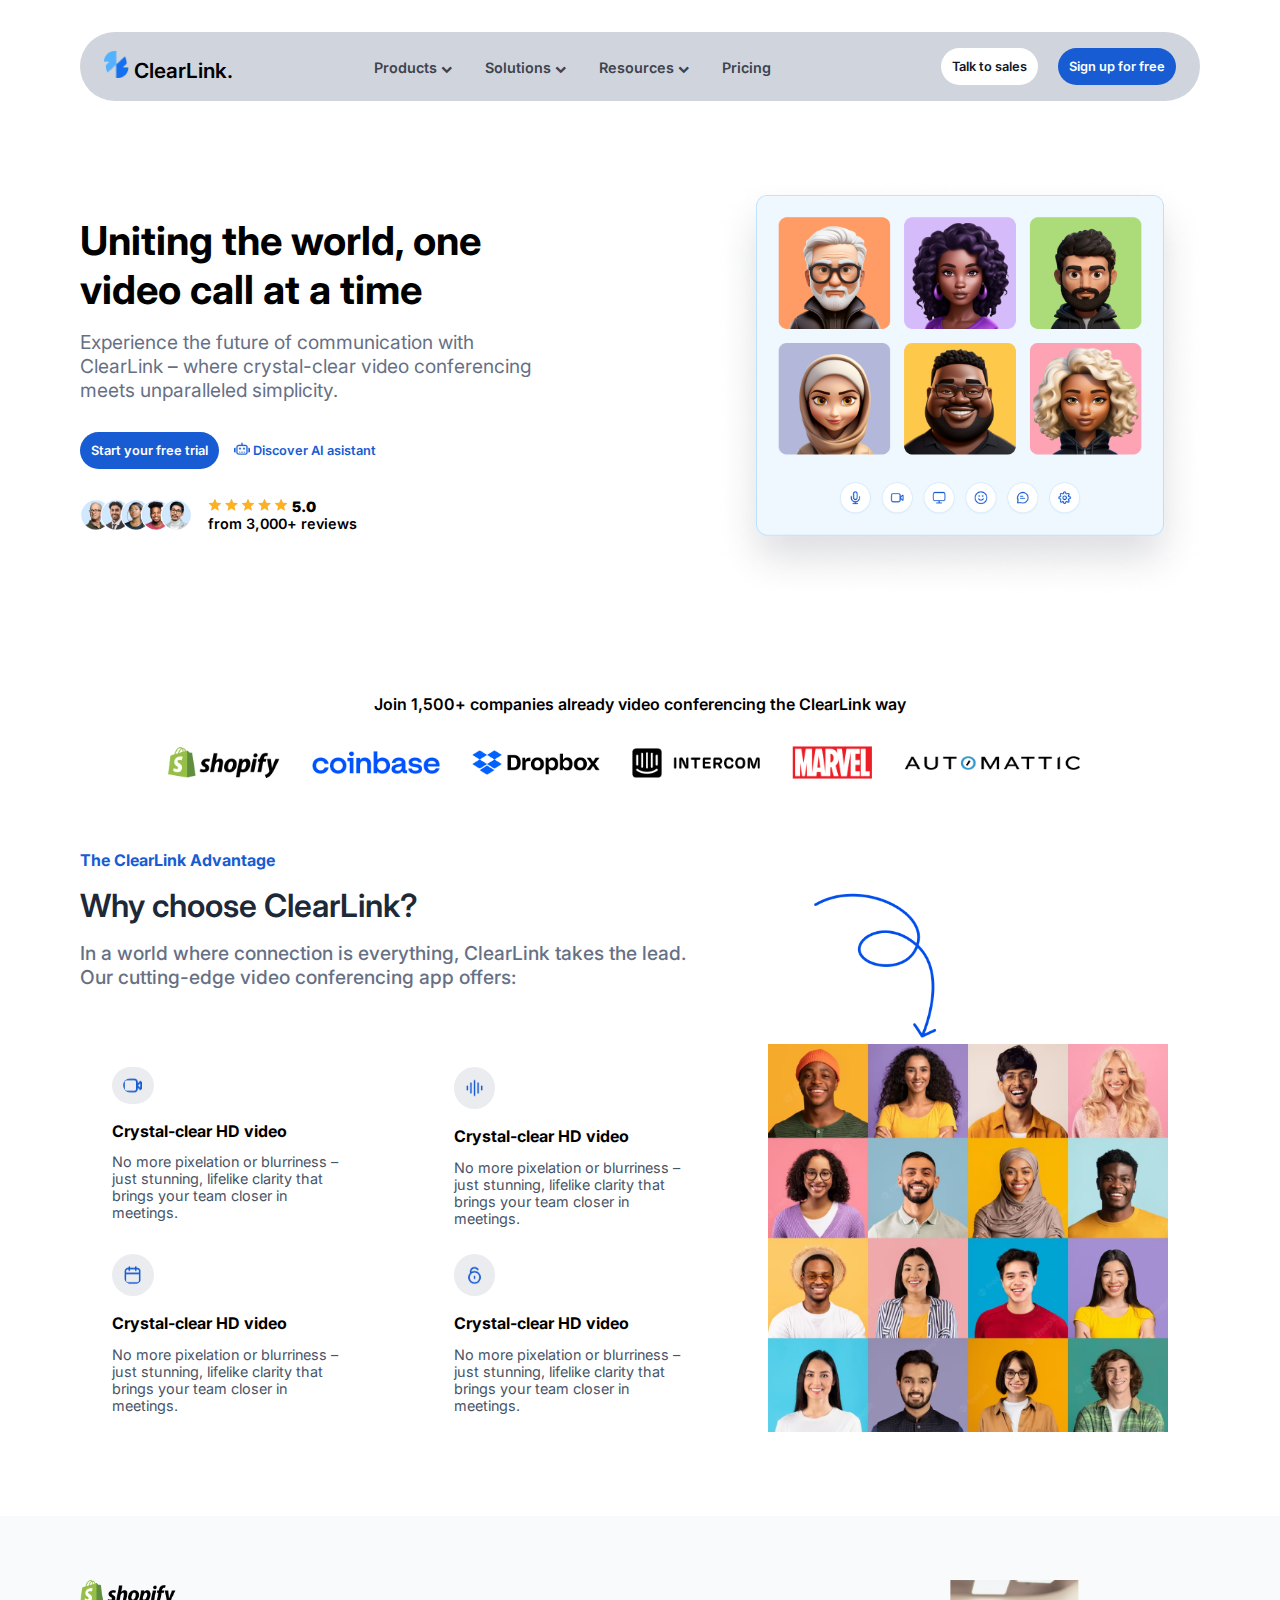
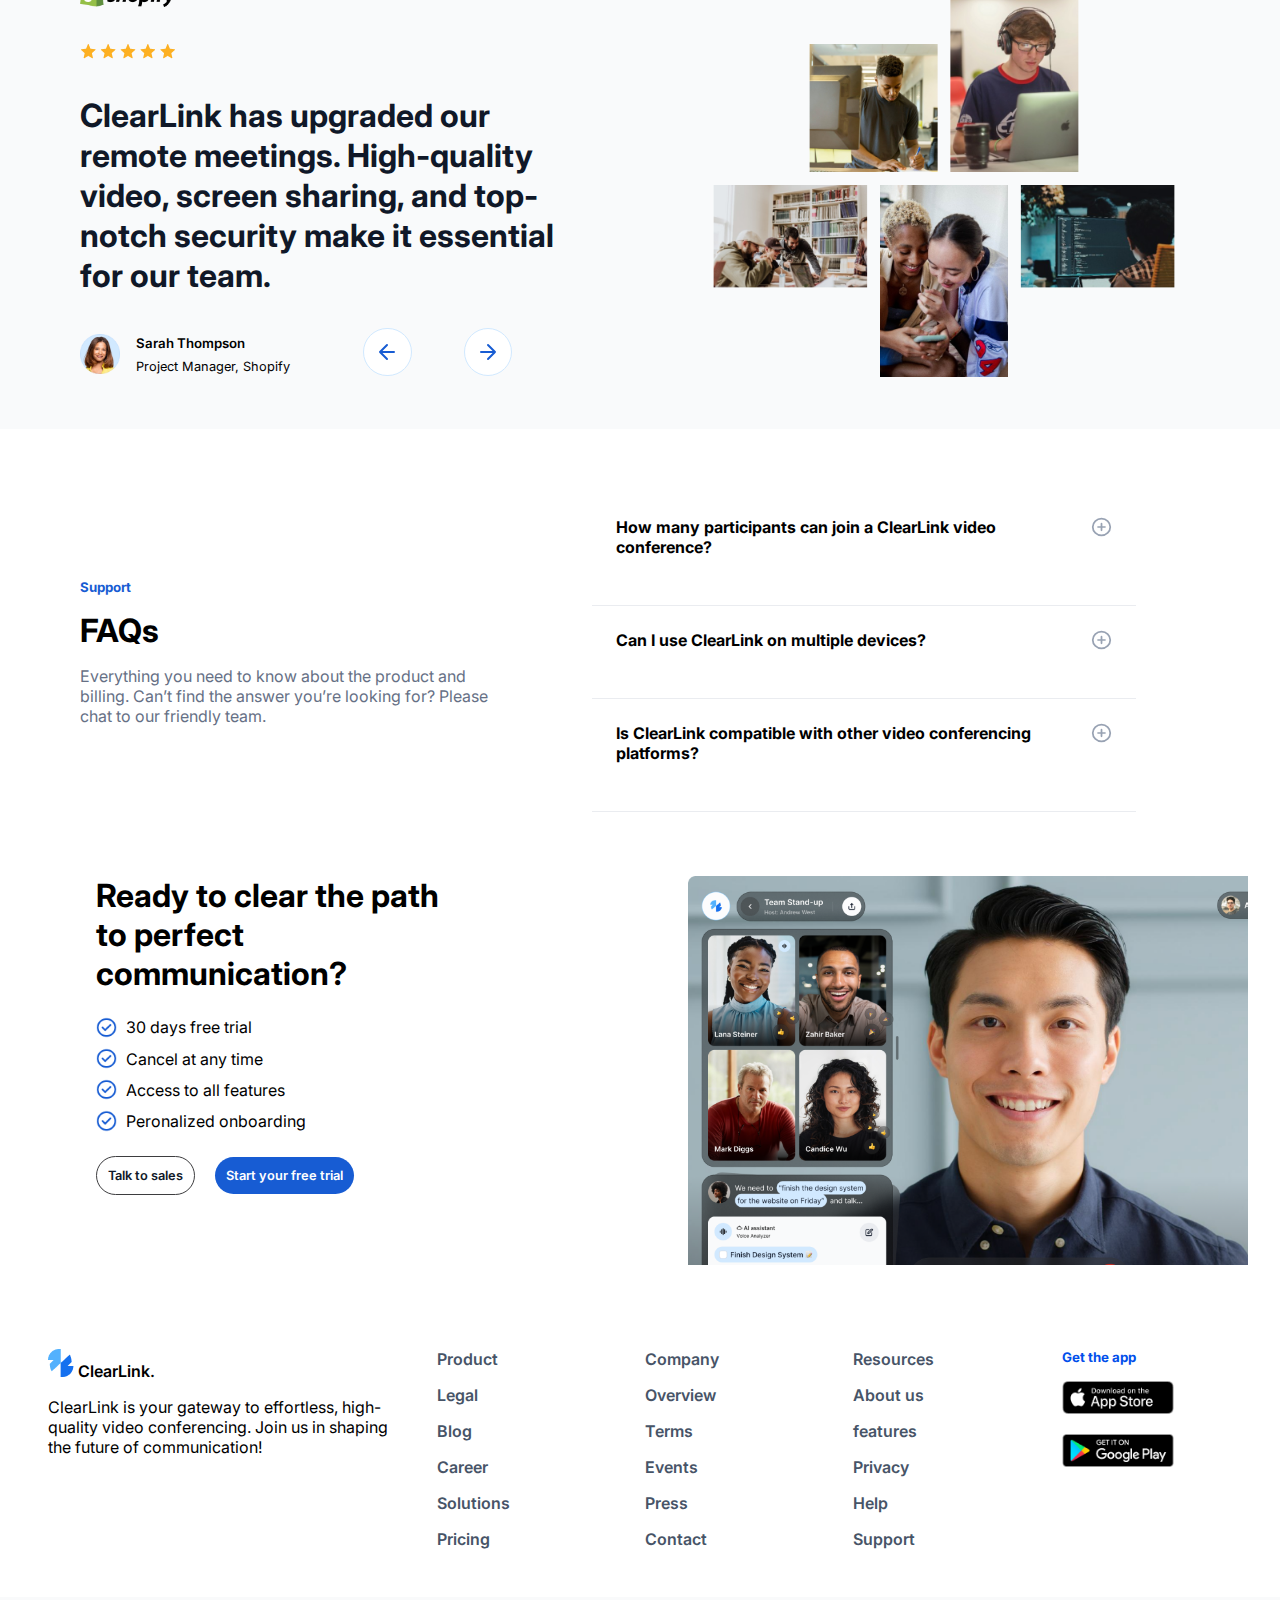
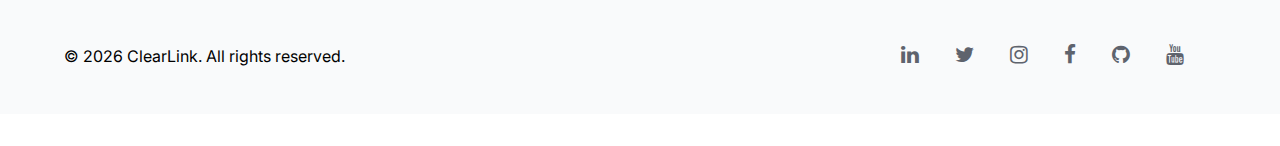
==== index.html @ be248e0f "further" ====
<!DOCTYPE html>
<html lang="en">
<head>
    <meta charset="UTF-8">
    <meta name="viewport" content="width=device-width, initial-scale=1.0">
    <title>Document</title>
    <link rel="stylesheet" href="https://cdnjs.cloudflare.com/ajax/libs/font-awesome/4.7.0/css/font-awesome.min.css">
    <link rel="stylesheet" href="style.css">
</head>
<body>
    <main>
        <section class="home">
            <header class="head">
                <div class="nav flex">
                    <div class="logo">
                 <img src="img/logo.png" alt="clearlink">
                   ClearLink.
                    </div>
                    <div class="pg_nav">
                      <a href="">Products <i class="fa fa-chevron-down"></i></a>
                      <a href="">Solutions <i class="fa fa-chevron-down"></i></a>
                      <a href="">Resources <i class="fa fa-chevron-down"></i></a>
                      <a href="">Pricing </a>
                    </div>
                    <div class="btn_nav flex">
                        <a href="" class="white">Talk to sales</a>
                        <a href="">Sign up for free</a>
                    </div>
                </div>
                <div class="mobile">
                    <div class="logo">
                        <img src="img/logo.png" alt="clearlink">
                          ClearLink.
                           </div>
                           <div class="mob_pg_nav">
                            <a href="">Products <i class="fa fa-chevron-down"></i></a>
                            <a href="">Solutions <i class="fa fa-chevron-down"></i></a>
                            <a href="">Resources <i class="fa fa-chevron-down"></i></a>
                            <a href="">Pricing </a>
                          </div>
                </div>
            </header>
            <main class="main flex">
              <div class="home_info">
               <h1>
                Uniting the world, one video call at a time
               </h1>
               <p>
                Experience the future of communication with 
                ClearLink – where crystal-clear video conferencing meets unparalleled simplicity.
               </p>
               <div class="trial btn_nav">
                   <a href="">Start your free trial</a>
                   <a href="" class="white">
                   <img src="img/ai.png" alt="">   
                    Discover AI asistant</a>
               </div>
               <div class="review flex">
                   <img src="img/reviewer.png" alt="">
                  <div>
                      <img src="img/Stars.svg" alt="" class="stars"> <b> 5.0</b> <br>
                  from 3,000+ reviews
                  </div> 
               </div>
              </div>
              <div class="home_img">
                  <img src="img/home-img.png" alt="">
              </div>
            </main>
        </section>
        <section class="company ">
            <div class="company_inner flex">
                <p>
                Join 1,500+ companies already video conferencing the ClearLink way
            </p>
            <div class="flex">
<img src="img/Shopify.png" class="shop" alt="">
<img src="img/coinbase.png"class="same" alt="">
<img src="img/Dropbox.png" class="same" alt="">
<img src="img/Interc.png" class="same" alt="">
<img src="img/Marvel.png" class="marv" alt="">
<img src="img/Auto.png" class="auto" alt="">
</div>  
            </div>
        </section>
        <section class="choose">
            <div class="choose_intro flex">
                <div class="choose_info">
                          <h4>The ClearLink Advantage</h4>
            <h2>Why choose ClearLink?</h2>
            <p>In a world where connection is everything, ClearLink
                 takes the lead. Our cutting-edge video conferencing app offers:</p>
                </div>
                <div class="hand_arrow">
                    <img src="img/Hand-drawn arrow.png" alt="">
                </div>
               </div>
            <div class="reasons flex">
<div class="container">
<div class="box">
<img src="img/vid.png" alt="">
<h4>Crystal-clear HD video</h4>
<p>No more pixelation or blurriness – just stunning,
     lifelike clarity that brings your team closer in meetings.</p>
</div>
<div class="box">
    <img src="img/record.png" alt="">
    <h4>Crystal-clear HD video</h4>
    <p>No more pixelation or blurriness – just stunning,
         lifelike clarity that brings your team closer in meetings.</p>
    </div>
    <div class="box">
        <img src="img/calendar.png" alt="">
        <h4>Crystal-clear HD video</h4>
        <p>No more pixelation or blurriness – just stunning,
             lifelike clarity that brings your team closer in meetings.</p>
        </div>
        <div class="box">
            <img src="img/lock.png" alt="">
            <h4>Crystal-clear HD video</h4>
            <p>No more pixelation or blurriness – just stunning,
                 lifelike clarity that brings your team closer in meetings.</p>
            </div>
</div>
<div class="container_img">
<img src="img/Rectangle.png" alt="">
</div>
            </div>
         </section>
         <section class="remote_sect">
             <div class="remote flex">
              <div class="remote_info">
               <div class="size">
                   <img src="img/Shopify.png"  alt="">
               </div>  
                <div class="size">
                      <img src="img/Stars.svg"  alt="">
                </div> 
                 <h2>
                    ClearLink has upgraded our remote meetings. High-quality video, screen 
                    sharing, and top-notch security make it essential for our team.
                 </h2>
                 <div class="shopify_review flex">
                    
                        <div class="flex shop-profile">
                         <img src="img/Avatar.png" class="avatar" alt="">
                     <div>
                         <h5>Sarah Thompson</h5>
                         <p>Project Manager, Shopify</p>
                     </div>   
                        </div>
                   
                     <div class="arrow">
                         <img src="img/arrow-left.svg" alt="">
                         <img src="img/arrow-right.svg" alt="">
                     </div>
                    </div>
                    
                 </div>
             
             <div class="remote_img">
              <img src="img/remote.png" alt="">
             </div>
             </div>    
         </section>
         <section class="support ">
          

            
             <div class="supp_container flex">   <div class="flex cent">
                 <div class="supp_info">
                 <h5>Support</h5>
                 <h3>
                     FAQs
                 </h3>
                 <p>
                    Everything you need to know about the product and billing. Can’t
                     find the answer you’re looking for? Please chat to our friendly team.
                 </p>
                 </div>
                 <div class="fqs">
                <div class="toggles">
                    <div class="toggle ">
                      <div>
                           <summary class="flex"><h4>How many participants can join a ClearLink video conference?</h4>
                                               
                        </summary>
                       <p class="p">
                        ClearLink offers flexible meeting options. Depending on your
                         subscription plan, you can host meetings with varying numbers 
                         of participants. Our plans are designed to accommodate small team 
                         collaborations and
                         large-scale webinars, ensuring you have the right fit for your needs.
                       </p>
                      </div>   
                       <img src="img/plus-circle.svg" class="btn" alt="">
                      
                </div>
                <hr>
                <div class="toggle ">
                    <div>
                         <summary class="flex"><h4>Can I use ClearLink on multiple devices?</h4>
                                             
                      </summary>
                     <p class="p">
                      ClearLink offers flexible meeting options. Depending on your
                       subscription plan, you can host meetings with varying numbers 
                       of participants. Our plans are designed to accommodate small team 
                       collaborations and
                       large-scale webinars, ensuring you have the right fit for your needs.
                     </p>
                    </div>   
                     <img src="img/plus-circle.svg" class="btn" alt="">
                     
              </div>
              <hr>
              <div class="toggle ">
                <div>
                     <summary class="flex"><h4>Is ClearLink compatible with other video conferencing platforms?</h4>
                                         
                  </summary>
                 <p class="p">
                  ClearLink offers flexible meeting options. Depending on your
                   subscription plan, you can host meetings with varying numbers 
                   of participants. Our plans are designed to accommodate small team 
                   collaborations and
                   large-scale webinars, ensuring you have the right fit for your needs.
                 </p>
                </div>   
                 <img src="img/plus-circle.svg" class="btn" alt="">
                 
          </div>
          <hr>
                </div>
                 </div>
             </div>
            </div>
         </section>
         <section class="ready">
             <div class="ready_inner flex">
                 <div class="ready_info">
                   <h2>Ready to clear the path to perfect communication?</h2>
                   <div class="flex check">
                       <img src="img/check.png" alt="">
                       <p>30 days free trial</p>
                   </div>
                   <div class="flex check">
                    <img src="img/check.png" alt="">
                    <p>Cancel at any time</p>
                </div>
                <div class="flex check">
                    <img src="img/check.png" alt="">
                    <p>Access to all features</p>
                </div>
                <div class="flex check">
                    <img src="img/check.png" alt="">
                    <p>Peronalized onboarding</p>
                </div>
                <div class="btn_nav border flex">
                    <a href="" class="white">Talk to sales</a>
                    <a href="">Start your free trial</a>
                </div>
                 </div>
                 <div class="ready_img">
                     <img src="img/meet.png" alt="">
                 </div>
             </div>
         </section>
         <section class="footer">
             <div class="footer_inner ">
                 <div class="footer_info foott">
                    <div class="footer_logo">
                        <img src="img/logo.png" alt="clearlink">
                          ClearLink.
                         </div>
                          <p>
                            ClearLink is your gateway to effortless, high-quality video
                             conferencing. Join us in shaping the future of communication!
                          </p>
                          
                 </div>
                 <div class="footer_links foott">
                    <li> <a href=""> Product</a></li> 
                    <li> <a href=""> Company</a></li> 
                    <li> <a href=""> Resources</a></li> 
                    <li> <a href=""> Legal</a></li> 
                    <li> <a href=""> Overview</a></li> 
                    <li> <a href=""> About us</a></li> 
                    <li> <a href=""> Blog</a></li> 
                    <li> <a href=""> Terms</a></li> 
                    <li> <a href=""> features</a></li> 
                    <li> <a href=""> Career</a></li> 
                    <li> <a href=""> Events</a></li> 
                    <li> <a href=""> Privacy</a></li> 
                    <li> <a href=""> Solutions</a></li> 
                    <li> <a href=""> Press</a></li> 
                    <li> <a href=""> Help</a></li> 
                    <li> <a href=""> Pricing</a></li> 
                    <li> <a href=""> Contact</a></li> 
                    <li> <a href=""> Support</a></li> 
                      
                 </div>
                 <div class="getapp foott">
                <h5>Get the app</h5>
                <img src="img/apple.png" alt="">
                <img src="img/playstore.png" alt="">
                 </div>
             </div>
         </section>
         <section class="foot flex">
             <div class="rights">
           &copy; <span class="year">2030</span> ClearLink. All rights reserved.
             </div>
             <div class="socials">
                <i class="fa fa-linkedin"></i>
                <i class="fa fa-twitter"></i>
                <i class="fa fa-instagram"></i>
                <i class="fa fa-facebook"></i>
                <i class="fa fa-github"></i>
                <i class="fa fa-youtube"></i>
             </div>
         </section>
    </main>
    <script src="script.js"></script>
</body>
</html>
---- style.css ----
/* @import url('https://fonts.googleapis.com/css2?family=Inter&family=Nunito+Sans:opsz@6..12&display=swap'); */
 
  @import url('https://fonts.googleapis.com/css2?family=Inter:wght@200;400&family=Nunito+Sans:opsz@6..12&display=swap');

* {
    margin: 0;
    padding: 0;
    box-sizing: border-box;
}
main{
    /* margin: 0 3rem; */
    font-family: 'Inter', sans-serif;
}
section{
    margin-bottom: 2rem;
}
a{
    text-decoration: none;
}

.flex{
    display: flex;
    align-items: center;
}
.home, .company, .choose, 
.remote_sect, .support{
    padding: 0 5rem;
}
.head{
    margin-top:2rem ;
}

.nav{
    background: #D0D5DD;
    padding: 1rem 1.5rem;
    justify-content: space-between;
    border-radius: 2.2rem;
}
.logo img{
    width: 25px;
}
.logo{
    font-weight: 600;
    font-size: 1.3rem;
}
.pg_nav a{
    padding-right: 1.8rem;
    font-size: .9rem;
    font-weight: 600;
    color: #3e434e;
}
.pg_nav i{
    font-size: .7rem;
}
.btn_nav {
font-weight: 600;
font-size: .8rem;
gap: 1.2rem;
}
.btn_nav a{
    background: #175CD3;
    color: #fff ;
    padding: .7rem;
    border-radius: 1.5rem;
}
.btn_nav .white{
    background: #fff;
    color: #101828;
}
.main{
    margin-top: 5rem;
}
.trial .white{
    color: #175CD3;
}
.home_info{
    padding-right: 10rem;
}
.home_info h1{
font-size: 2.5rem;
margin-bottom: 1rem;
}
.home_info p{
    font-size: 1.2rem;
    color:#667085;
    margin-bottom: 2.5rem;
}
.trial{
    margin-bottom: 2.5rem;
}
.trial img{
    width: 16px;
}
.review{
    gap: 1rem;
    margin-bottom: 2rem;
    font-size: .9rem;
    font-weight: 600;
}
.review img{
    width: 7rem;
}
.review .stars{
    width: 5rem;
}
.home_img img{
    width: 30rem;
}
.company{
padding-top: 4rem;
}
.company_inner{
    justify-content: center;
   flex-direction: column;
}
.company_inner p{
    margin-bottom: 2rem;
    font-weight: 600;
}
.company_inner img{
    padding-right: 2rem;
}
.company_inner .same{
    width: 10rem;
}
.company_inner .shop{
    width: 9rem;
}
.company_inner .marv{
    width: 7rem;
}
.company_inner .auto{
    width: 13rem;
}
.choose{
/* margin: 0 3rem; */
margin-bottom: 5rem;
}
.choose_intro{
   width: 80%;
}
.choose_info{
    margin-right: 5rem;
}
.choose_intro h4{
    color: #175CD3;
    margin-bottom: 1rem;
}
.choose_intro h2{
    color: #1D2939;
    font-size: 2rem;
    font-weight: 600;
    margin-bottom: 1rem;
}
.choose_intro p{
    color: #667085;
    font-size: 1.2rem;
    font-weight: 500;
    margin-bottom: 1rem;
}
.hand_arrow img{
width: 12rem;
padding-top: 4rem;
}
.reasons{
margin: 0 2rem;
/* margin-top: -3rem; */
}
.container{
display: grid;
grid-template-columns: repeat(2, 1fr);
gap: 1.7rem
}
.box{
margin-right: 4.5rem;
}
.box img{
    padding: .7rem;
    width: 2.6rem;
    background: #EAECF0;
    border-radius: 2rem;
    margin-bottom: .8rem;
}
.box h4{
    margin-bottom: .8rem;
}
.box p{
    font-size: .9rem;
    color: #475467;
}
.container_img img{
width: 25rem;
}
.remote_sect{
background: #F9FAFB;
}
.remote{
    padding-top: 4rem;
    /* padding-left: 3rem; */
    padding-bottom: 3rem;
}
.remote_info{
    margin-right: 8rem;
}
.remote_info .size img{
    width: 6rem;
    margin-bottom: 2rem;
}
.remote_info h2{
font-size: 2rem;
line-height: 2.5rem;
color: #101828;
}

.remote_img img{
    width: 32rem;
}
.shopify_review{
    margin-top: 2rem;
    justify-content: space-between;
}
.shop-profile .avatar{
    margin-right: 1rem;
    width: 2.5rem;
}
.shopify_review h5{
font-weight: 600;
}
.shopify_review p{
    font-size: .8rem;
    margin-top: .5rem;
    }
    .arrow img{
        margin-right: 3rem;
        background: #fff;
        padding: .7rem;
        border-radius: 50%;
        border: 1px solid #D1E9FF;
    }
    .remote_flex{
        padding-bottom: 23em;
    }
    .support{
        margin: 4rem 0 4rem 0;
        
    }
    .supp_container .supp_info{
        width: 40%;
        padding-right: 2rem;
    }
    .fqs{
        width: 60%;
    }
    .supp_container {
        align-items: flex-start;
    }
.supp_container h5{
color: #175CD3;
margin-bottom: 1rem;
}
.supp_container h3{
    font-size: 2rem;
    margin-bottom: 1rem;

}
.supp_container p{
    color:#667085;

}
    .toggles{
        margin: 0 4rem;  
    }
    .toggle{
        background: none;
        padding: 1.5rem;
        border-radius: .8rem;
      display: flex;
      align-items: flex-start;
      margin-bottom: .5rem;
      justify-content: space-between;
      transition: 1s;
    }
    .toggle summary{
       
        margin-bottom: 1rem;
    }
    .toggle summary h4{
      margin-right: 2.5rem;
    }
    .toggle  img{
        width: 1.3rem;
        /* float: initial; */
    }
    .toggle p{
        font-size: .9rem;
        line-height: 1.1rem;
        display: none;
    }
    hr{
        height: 1px;
        background-color: #EAECF0;
        border: none;   
       
}
.ready{
    margin-top: 4rem;

}
.ready_inner {
    align-items: flex-start;
    margin-left: 6rem;
    margin-right: 2rem;
    justify-content: space-between;
    /* width:95% */
}
.ready_info{
    padding-right: 14rem;
}
.ready_info h2{
    font-size: 2rem;
    margin-bottom: 1.5rem;
}
.ready_img img{


width: 35rem;
}
.check{
    margin-bottom: .6rem;
}
.check img{
    width: 1.3rem;

}
.check p{
    margin-left: .6rem;
}
.border{
    margin-top: 1.5rem;
}
.border .white{
    border:1px solid #3d3d3f !important;
}

.footer_links li{
list-style: none;
}
.footer{
    margin: 5rem 3rem 3rem 3rem;
    
}
.footer_inner{
    display: flex;
    /* gap: 3rem; */
    justify-content: space-between;
    width: 100%;
}
.footer_info{
    width: 30%;
    margin-right: 3rem;
}
.footer_logo {
    font-size: 1rem;
    font-weight: 600;
    margin-bottom: 1rem;
}
.footer_logo p {
   color:#475467;
}
.footer_links{
    width: 55%;
}
.footer_links a{
    
    font-weight: 600;
    color: #475467;
}

.getapp{
    width: 15%;
}
.getapp h5{
    color:#004EEB
}
.getapp img{
    width: 7rem;
    margin-top: 1rem;
}
.footer_links{
    display: grid;
  row-gap: 1rem;
    grid-template-columns: 1fr 1fr 1fr;
}
.foot{
   background:#F9FAFB;
   justify-content: space-between;
   padding: 3rem 4rem;
}
.socials i{
    margin-right: 2rem;
    font-size: 1.3rem;
    color: #5e636d;
}

/* MEDIA QUERIES */
@media(max-width: 1200px ){
    
.main{
    margin-top: 5rem;
}
.home_info{
    padding-right: 4rem;
}
.home_info h1{
font-size: 2rem;
}
.home_info p{
    font-size: 1.2rem;
    margin-bottom: 2.5rem;
}
.trial{
    margin-bottom: 2.5rem;
}
.trial img{
    width: 16px;
}
.home_img img{
    width: 25rem;
}
.home, .company, .choose, 
.remote_sect, .support{
    padding: 0 4rem;
}


    .choose_info{
        margin-right: 4rem;
    }
  
    .choose_intro h2{
        color: #1D2939;
        font-size: 2rem;
        font-weight: 600;
        margin-bottom: 1rem;
    }
    .choose_intro p{
        color: #667085;
        font-size: 1.2rem;
        font-weight: 500;
        margin-bottom: 1rem;
    }
    .hand_arrow img{
    width: 11rem;
    padding-top: 4rem;
    }
    .reasons{
    margin: 0 1rem;
    /* margin-top: -3rem; */
    }
    .container{
    display: grid;
    grid-template-columns: repeat(2, 1fr);
    gap: 1.2rem
    }
    .box{
    margin-right: 3rem;
    }
    .box img{
        padding: .7rem;
        width: 2.6rem;

        margin-bottom: .8rem;
    }
    .box h4{
        margin-bottom: .8rem;
    }
    .box p{
        font-size: .9rem;
    }
    .container_img img{
    width: 20rem;
    }
    
.remote_info{
    margin-right: 4rem;
}
.remote_info .size img{
    width: 6rem;
    margin-bottom: 2rem;
}
.remote_info h2{
font-size: 1.7rem;
line-height: 2.5rem;
color: #101828;
}

.remote_img img{
    width: 25rem;
}
    .arrow img{
        padding: .4rem;
    }
     .support{
        margin: 4rem 0 4rem 0;
        
    }
    .supp_container .supp_info{
        width: 40%;
        padding-right: 1rem;
    }
    .fqs{
        width: 60%;
    }
.supp_container h3{
    font-size: 1.7rem;
    margin-bottom: 1rem;

}
    .toggles{
        margin: 0 2rem;
    }
    .toggle{
        padding: 1.5rem;
      margin-bottom: .5rem;
    }
    .toggle summary{
        margin-bottom: 1rem;
    }
    .toggle summary h4{
      margin-right: 2.5rem;
    }
    .toggle  img{
        width: 1.3rem;
        /* float: initial; */
    }
    .toggle p{
        font-size: .9rem;
        line-height: 1.1rem;
        display: none;
    }
    
.ready{
    margin-top: 4rem;

}
.ready_inner {
    margin-left: 4rem;
    margin-right: 2rem;
    
}
.ready_info{
    padding-right: 8rem;
}
.ready_info h2{
    font-size: 1.8rem;
    margin-bottom: 1.5rem;
}
.ready_img img{
width: 30rem;
}
.check{
    margin-bottom: .6rem;
}
.check img{
    width: 1.3rem;

}
.check p{
    margin-left: .6rem;
}
.border{
    margin-top: 1.5rem;
}
.border .white{
    border:1px solid #3d3d3f !important;
}
}
@media(max-width: 970px){
    .home, .company, .choose, 
    .remote_sect, .support{
        padding: 0 3rem;
    }
    .nav{
        padding: .8rem 1rem;
        border-radius: 2rem;
    }
    .logo img{
        width: 20px;
    }
    .logo{
        font-weight: 600;
        font-size: 1rem;
    }
    .pg_nav a{
        padding-right: 1.8rem;
        font-size: .8rem;
       
    }
    .pg_nav i{
        font-size: .6rem;
    }
    .btn_nav {
    font-weight: 600;
    font-size: .7rem;
    gap: 1rem;
    }
    .btn_nav a{
        padding: .5rem;
        border-radius: 1.1rem;
    }
    .btn_nav .white{
        background: #fff;
        color: #101828;
    }

    .home_info{
        padding-right: 2rem;
    }
    .home_info h1{
    font-size: 1.5rem;
    }
    .home_info p{
        font-size: 1rem;
        margin-bottom: 2.2rem;
    }
.company{
    padding-top: 4rem;
    }
    /* .company_inner p{
        margin-bottom: 2rem;
        font-weight: 600;
    } */
    .company_inner img{
        padding-right: 1.5rem;
    }
    .company_inner .same{
        width: 6rem;
    }
    .company_inner .shop{
        width: 7rem;
    }
    .company_inner .marv{
        width: 6rem;
    }
    .company_inner .auto{
        width: 10rem;
    }
    .choose_intro h2{
        
        font-size: 1.5rem;
        font-weight: 600;
        margin-bottom: 1rem;
    }
    .choose_intro p{
        font-size: 1rem;
    }
    .container{
        gap: .5rem
        }
        .box{
        margin-right: 1.5rem;
        }
        .box img{
            padding: .5rem;
            width: 2rem;
            margin-bottom: .5rem;
        }
        .box h4{
            margin-bottom: .8rem;
        }
        .box p{
            font-size: .9rem;
        }
        .container_img img{
        width: 18rem;
        }
        
.remote_info{
    margin-right: 3rem;
}
.remote_info .size img{
    width: 5rem;
    margin-bottom: 1.6rem;
}
.remote_info h2{
font-size: 1.4rem;
line-height: 2.4rem;

}

.remote_img img{
    width: 23rem;
}

.arrow img{
    margin-right: 2rem;
   
}
    .arrow img{
        padding: .4rem;
        width: 2rem;
    }
     .support{
        margin: 4rem 0 4rem 0;
        
    }
    .supp_container .supp_info{
        width: 40%;
        padding-right: 1rem;
    }
    
    .toggles{
        margin: 0 4rem;
        
    }
    .toggle{
        padding: 1.5rem;
        border-radius: .8rem;
      margin-bottom: .5rem;
    }
    .toggle summary{
       
        margin-bottom: .6rem;
    }
    .toggle summary h4{
      margin-right: 2.5rem;
    }
    .toggle  img{
        width: 1.3rem;
        /* float: initial; */
    }
    .toggle p{
        font-size: .9rem;
        line-height: 1.1rem;
        display: none;
    }
    .supp_container .supp_info{
        width: 30%;
        padding-right: 1rem;
    }
    .fqs{
        width: 70%;
    }
    .toggles{
        margin: 0 3rem;  
    }
    
.ready_info{
    padding-right: 4rem;
}
.ready_info h2{
    font-size: 1.5rem;
    margin-bottom: 1.5rem;
}
.ready_img img{
width: 25rem;
}
}

@media(max-width: 780px){
    .home, .company, .choose, 
    .remote_sect, .support{
        padding: 0 2rem;
    }
    .nav{
        padding: .6rem .7rem;
        border-radius: 2rem;
    }
    .logo img{
        width: 18px;
    }
    .logo{
        font-weight: 600;
        font-size: 1rem;
    }
    .pg_nav a{
        padding-right: 1.2rem;
        font-size: .8rem;
       
    }
    .pg_nav i{
        font-size: .5rem;
    }
    .btn_nav {
    font-weight: 600;
    font-size: .7rem;
    gap: 1rem;
    }
    .btn_nav a{
        padding: .5rem;
        border-radius: 1.1rem;
    }
    .btn_nav .white{
        background: #fff;
        color: #101828;
    }

    .home_info{
        padding-right: 1rem;
    }
    .home_info h1{
    font-size: 1.5rem;
    }
    .home_info p{
        font-size: 1rem;
        margin-bottom: 2.2rem;
    }
    .home_img img{
    width: 18rem;
}
.company{
    padding-top: 2rem;
    }
   
    .company_inner img{
        padding-right: 1rem;
    }
    .company_inner .same{
        width: 5rem;
    }
    .company_inner .shop{
        width: 6rem;
    }
    .company_inner .marv{
        width: 5rem;
    }
    .company_inner .auto{
        width: 9rem;
    }
    .choose_intro h2{
        
        font-size: 1.5rem;
        font-weight: 600;
        margin-bottom: 1rem;
    }
    .choose_intro p{
        font-size: 1rem;
    }
    .reasons{
        margin-top: 2rem;
        flex-direction: column-reverse;
        gap:4rem;
    }
    .container{
        gap: .5rem
        }
        .box{
        margin-right: 1.5rem;
        }
        .box img{
            padding: .5rem;
            width: 2rem;
            margin-bottom: .5rem;
        }
        .box h4{
            margin-bottom: .8rem;
        }
        .box p{
            font-size: .9rem;
        }
        .container_img img{
        width: 22rem;
        }
        .remote{
            flex-direction: column;
        }
.remote_info{
    margin-right: 3rem;
}
.remote_info .size img{
    width: 5rem;
    margin-bottom: 1.6rem;
}
.remote_info h2{
font-size: 1.4rem;
line-height: 2rem;

}

.remote_img img{
    margin-top: 4rem;
    width: 30rem;
}

.arrow img{
    margin-right: 2rem;
   
}
    .arrow img{
        padding: .4rem;
        width: 2rem;
    }
     .support{
        margin: 4rem 0 4rem 0;
       
    }
    .supp_container{
        flex-direction: column;
       
    }
    .support{
        justify-content: center;
    }
    .supp_container .supp_info{
        width: 80%;
        padding-right: 1rem;
        
    }
    .cent{
        flex-direction: column;
        justify-content: center;
    }
      .fqs{
        width: 100%;
        margin-top: 2rem;
    }
    .toggles{
        margin: 0 3rem;  
    } 
   
    .toggle{
        padding: 1.5rem;
        border-radius: .8rem;
      margin-bottom: .5rem;
    }
 
    .toggle  img{
        width: 1.3rem;
        /* float: initial; */
    }  
    .ready_inner{
        flex-direction: column;
        
    }
.ready_img{
margin-top: 2rem;
}
.ready_img img{
width: 30rem;
}
.footer_inner{
    display:flex;
    justify-content:center;
    flex-wrap:wrap;
  }
  .footer_inner .foott{
    margin:2rem;
    flex: 1 1 25rem;
  }
  .foot{
      flex-direction: column-reverse;
  }
  .socials{
      margin-bottom: 3rem;
  }
}
/* Mobile */
@media(min-width: 701px){
    .mobile{
display: none;
    }
}
@media(max-width:700px){
    .nav{
        display: none;
    }
    .logo img{
        width: 17px;
    }
    .logo{
        font-weight: 600;
        font-size: 1rem;
    }
}
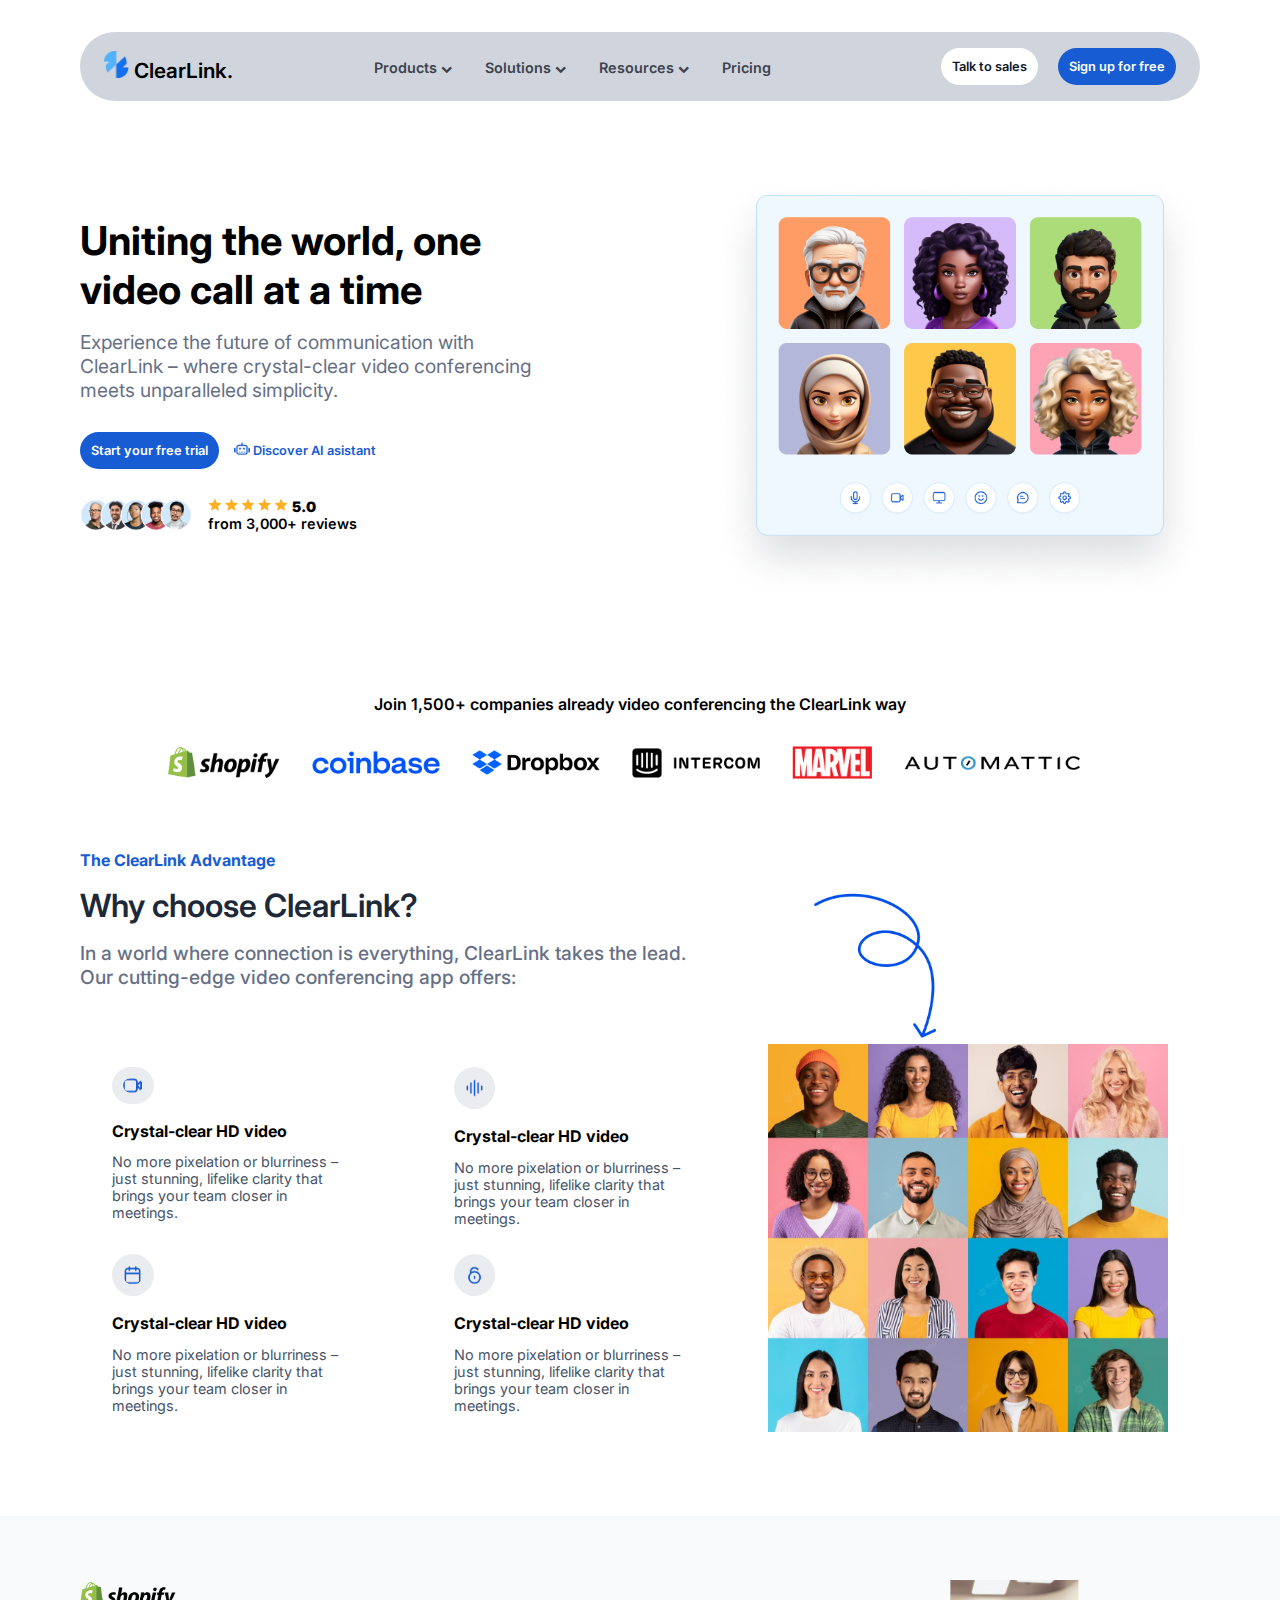
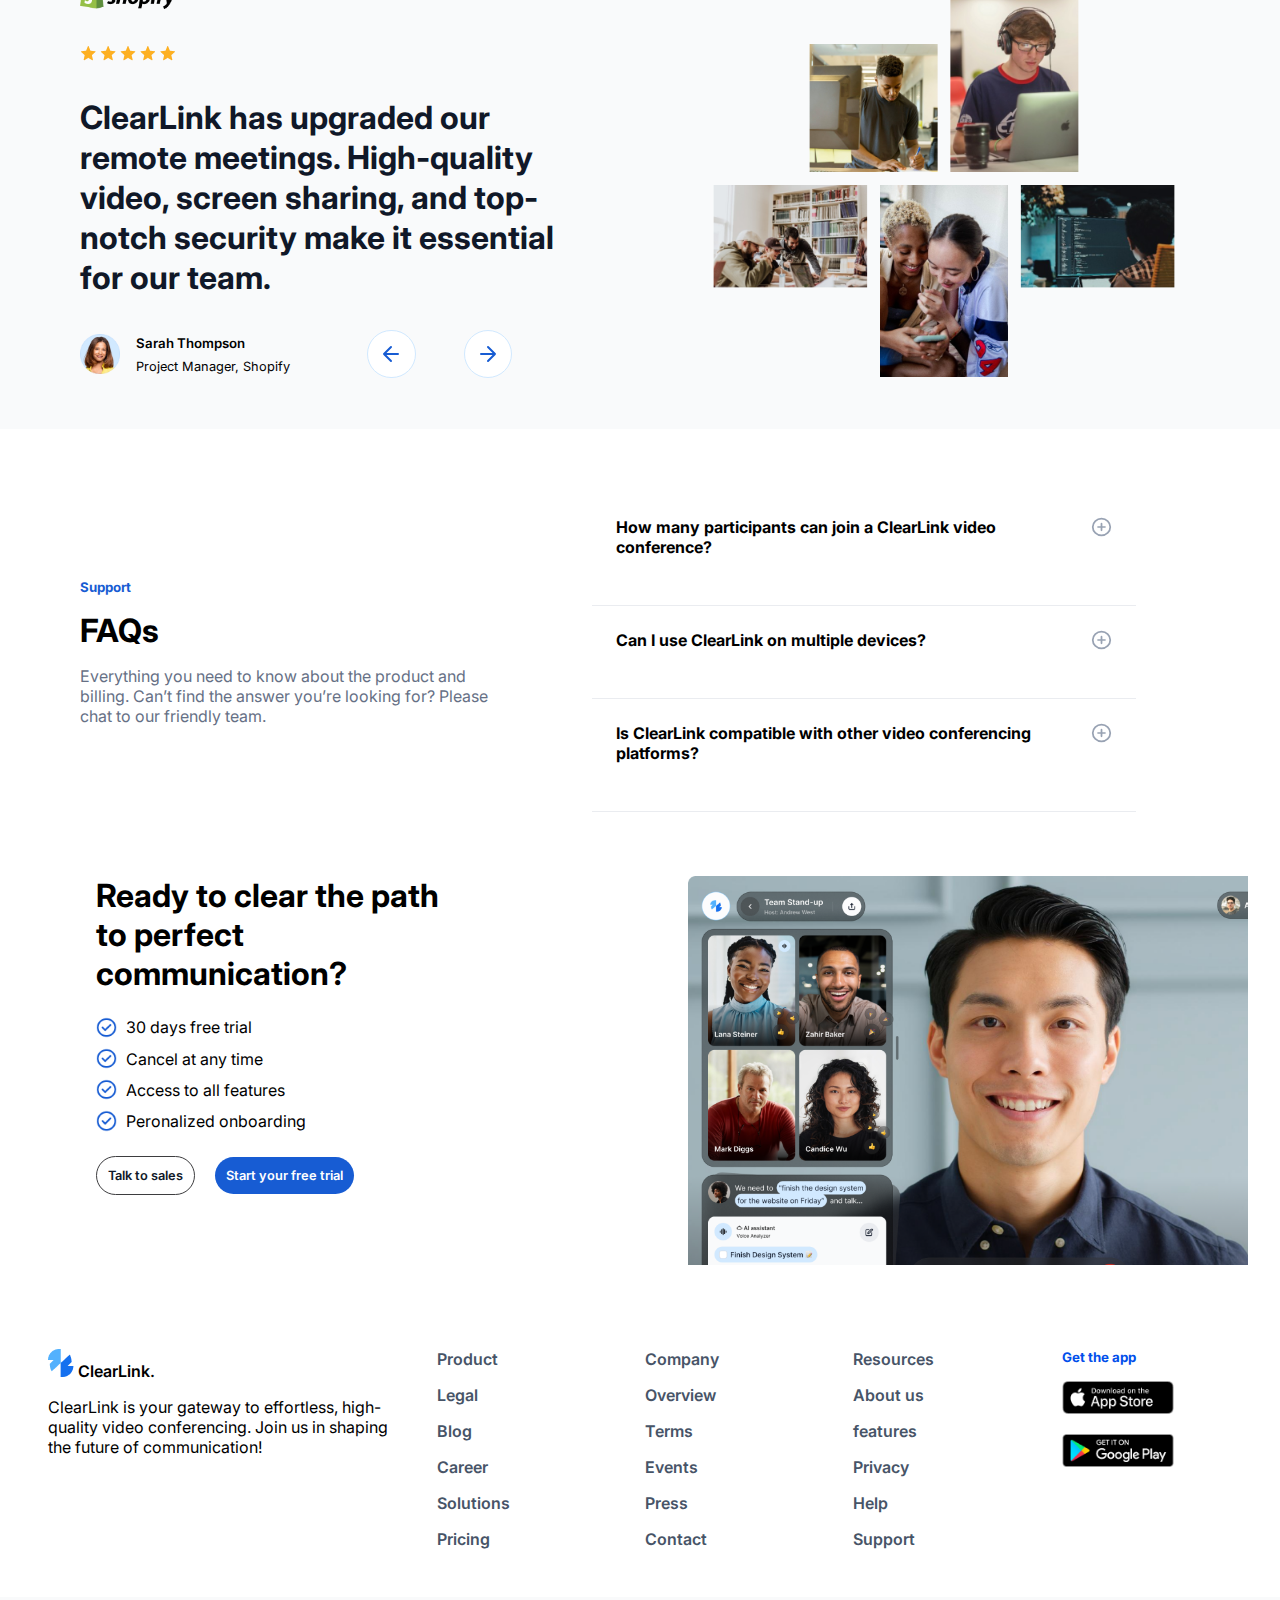
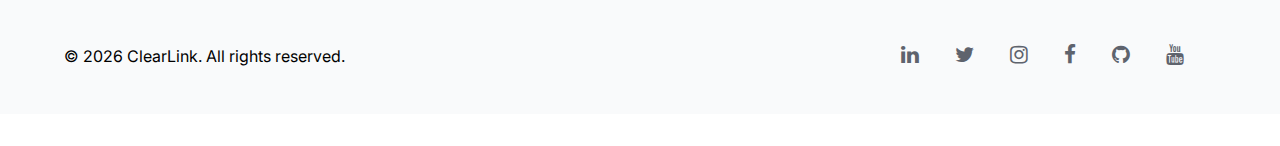
==== commit c782cea2: "update" ====
--- a/index.html
+++ b/index.html
@@ -4,14 +4,30 @@
     <meta charset="UTF-8">
     <meta name="viewport" content="width=device-width, initial-scale=1.0">
     <title>Document</title>
+    <link rel="stylesheet" href="font-awesome-4.7.0/css/font-awesome.min.css">
     <link rel="stylesheet" href="https://cdnjs.cloudflare.com/ajax/libs/font-awesome/4.7.0/css/font-awesome.min.css">
     <link rel="stylesheet" href="style.css">
 </head>
 <body>
     <main>
         <section class="home">
+            <div class="mobile flex" id="Mobile">
+                <!-- <i class="fa fa-times" onclick="hideMenu()"></i> -->
+                <div class="logo">
+                    <img src="img/logo.png" alt="clearlink">
+                      ClearLink.
+                       </div>
+                       <div class="mob_pg_nav flex">
+                        <a href="">Products</a>
+                        <a href="">Solutions</a>
+                        <a href="">Resources</a>
+                        <a href="">Pricing </a>
+                      </div>
+                <!-- <i class="fa fa-bars" onclick="showMenu()"></i> -->
+            </div>
             <header class="head">
                 <div class="nav flex">
+                    <!-- <i class="fa fa-times" onclick="hideMenu()"></i> -->
                     <div class="logo">
                  <img src="img/logo.png" alt="clearlink">
                    ClearLink.
@@ -26,18 +42,7 @@
                         <a href="" class="white">Talk to sales</a>
                         <a href="">Sign up for free</a>
                     </div>
-                </div>
-                <div class="mobile">
-                    <div class="logo">
-                        <img src="img/logo.png" alt="clearlink">
-                          ClearLink.
-                           </div>
-                           <div class="mob_pg_nav">
-                            <a href="">Products <i class="fa fa-chevron-down"></i></a>
-                            <a href="">Solutions <i class="fa fa-chevron-down"></i></a>
-                            <a href="">Resources <i class="fa fa-chevron-down"></i></a>
-                            <a href="">Pricing </a>
-                          </div>
+                    <!-- <i class="fa fa-bars" onclick="showMenu()"></i> -->
                 </div>
             </header>
             <main class="main flex">
@@ -73,7 +78,7 @@
                 <p>
                 Join 1,500+ companies already video conferencing the ClearLink way
             </p>
-            <div class="flex">
+            <div class="flex comp_img">
 <img src="img/Shopify.png" class="shop" alt="">
 <img src="img/coinbase.png"class="same" alt="">
 <img src="img/Dropbox.png" class="same" alt="">
@@ -150,7 +155,7 @@
                      </div>   
                         </div>
                    
-                     <div class="arrow">
+                     <div class="arrow flex">
                          <img src="img/arrow-left.svg" alt="">
                          <img src="img/arrow-right.svg" alt="">
                      </div>
@@ -322,5 +327,6 @@
          </section>
     </main>
     <script src="script.js"></script>
+    
 </body>
 </html>--- a/style.css
+++ b/style.css
@@ -39,10 +39,12 @@
 }
 .logo img{
     width: 25px;
+    cursor: pointer;
 }
 .logo{
     font-weight: 600;
     font-size: 1.3rem;
+    cursor: pointer;
 }
 .pg_nav a{
     padding-right: 1.8rem;
@@ -627,10 +629,6 @@
 .company{
     padding-top: 4rem;
     }
-    /* .company_inner p{
-        margin-bottom: 2rem;
-        font-weight: 600;
-    } */
     .company_inner img{
         padding-right: 1.5rem;
     }
@@ -965,6 +963,20 @@
     .nav{
         display: none;
     }
+    .home{
+            padding: 0 0rem;
+
+    }
+    .main{
+        flex-direction: column-reverse;
+    }
+   .mobile{
+        justify-content: space-between;
+        align-items: flex-start;
+    }
+    .logo{
+        margin:2rem;
+    }
     .logo img{
         width: 17px;
     }
@@ -972,4 +984,247 @@
         font-weight: 600;
         font-size: 1rem;
     }
-}+    .mob_pg_nav {
+        background: #F9FAFB;
+        flex-direction: column;
+        gap:2rem;
+        padding:4rem;
+    }
+    .main{
+        /* flex-direction: column; */
+        margin: 0 2rem;
+    }
+    .home_img img{
+        width: 25rem;
+    }
+    
+    .company_inner img{
+        padding-right: 1rem;
+    }
+    
+    .choose_info{
+        margin-right: 4rem;
+    }
+  
+    .choose_intro h2{
+   
+        font-size: 1rem;
+    }
+   
+
+    .choose_intro{
+       width: 100%;
+    }
+    .choose_info{
+        margin-right: 5rem;
+    }
+    .choose_intro h4{
+        color: #175CD3;
+        margin-bottom: 1rem;
+    }
+    .choose_intro h2{
+        color: #1D2939;
+        font-size: 2rem;
+        font-weight: 600;
+        margin-bottom: 1rem;
+    }
+    .choose_intro p{
+        color: #667085;
+        font-size: 1.2rem;
+        font-weight: 500;
+        margin-bottom: 1rem;
+    }
+    .hand_arrow img{
+    width: 12rem;
+    padding-top: 4rem;
+    }
+    .reasons{
+    margin: 0 2rem;
+    /* margin-top: -3rem; */
+    }
+}
+@media(max-width:580px){
+
+    .company_inner img{
+        padding-right: 1rem;
+    }
+    .comp_img{
+        padding: 1rem;
+        flex-wrap: wrap;
+    }
+    .comp_img img{
+        padding: .4rem;
+    }
+    .company_inner .same{
+        width: 6rem;
+    }
+    .company_inner .shop{
+        width: 6rem;
+    }
+    .company_inner .marv{
+        width: 5rem;
+    }
+    .company_inner .auto{
+        width: 8rem;
+    }
+    .choose_info {
+        margin-right: 1rem;
+    }
+    .hand_arrow img {
+        width: 10rem;
+        padding-top: 3rem;
+    }
+    .choose_intro h2{
+        
+        font-size: 1.5rem;
+        font-weight: 600;
+        margin-bottom: 1rem;
+    }
+    .choose_intro p{
+        font-size: 1rem;
+    }
+    .choose {
+        padding: 0 1rem;
+    }
+    .support {
+        padding: 0 0rem;
+    }
+    .container{
+        gap: .5rem
+        }
+        .box{
+        margin-right: 1.5rem;
+        }
+        .box img{
+            padding: .5rem;
+            width: 2rem;
+            margin-bottom: .5rem;
+        }
+        .box h4{
+            margin-bottom: .8rem;
+        }
+        .box p{
+            font-size: .9rem;
+        }
+        .container_img img{
+        width: 18rem;
+        }
+        .ready_img img {
+            width: 22rem;
+        }
+    }
+@media(max-width: 420px){
+    .home_info h1 {
+        font-size: 1.2rem;
+        text-align: center;
+    }
+    .home_info p {
+        font-size: .9rem;
+    }
+    .review{
+    font-size: .7rem;    
+    }
+    .review img {
+        width: 6rem;
+    }
+    .review .stars {
+        width: 4.5rem;
+    }
+    .home_img img {
+        width: 20rem;
+    }
+    .choose_info {
+        margin-right: .2rem;
+    }    
+    .choose_intro h2 {
+        font-size: 1.2rem;
+    }
+    .hand_arrow img {
+        width: 7rem;
+}
+.container {
+    grid-template-columns: repeat(1, 1fr);
+}
+.box {
+    margin-right: 1rem;
+}
+.box h4 {
+    font-size: .9rem;
+}
+.remote_info h2 {
+    font-size: 1rem;
+    line-height: 1.4rem;
+} 
+.shopify_review{
+    flex-wrap: wrap;
+}
+.arrow{
+    margin-top: 1.5rem;
+}
+.remote_img img {
+    width: 20rem;
+}
+.supp_container h3 {
+    font-size: 1.3rem;
+}
+.supp_container p {
+font-size: .9rem;
+}
+.toggle {
+    padding: 0.5rem
+}
+.toggles {
+    margin: 0 2rem;
+}
+.toggle summary h4 {
+    font-size: .9rem;
+    font-weight: 500;
+}
+.ready_info h2 {
+    font-size: 1.2rem;
+}
+.check p {
+    font-size: .9rem;
+}
+.check img {
+    width: 1.2rem;
+}
+.ready_inner {
+    margin-left: 2rem;
+}
+.ready_img img {
+    width: 20rem;
+}
+.footer_inner .foott {
+     margin: 1rem 0;
+}
+}
+    /* .nav .fa {
+        display: none;
+    }
+
+@media(max-width: 700px) {
+    .pg_nav {
+        display: block;
+    }
+    .nav .fa {
+        display: block;
+        color: none;
+        margin: 10px;
+        font-size: 22px;
+        cursor: pointer;
+    }
+    .pg_nav a {
+        margin: 300px;
+    }
+    .nav a {
+        position: fixed;
+        height: 100vh;
+        width: 200px;
+        top: 0;
+        right: 200px;
+        text-align: left;
+        z-index: 2;
+        transition: 1s;
+    }
+} */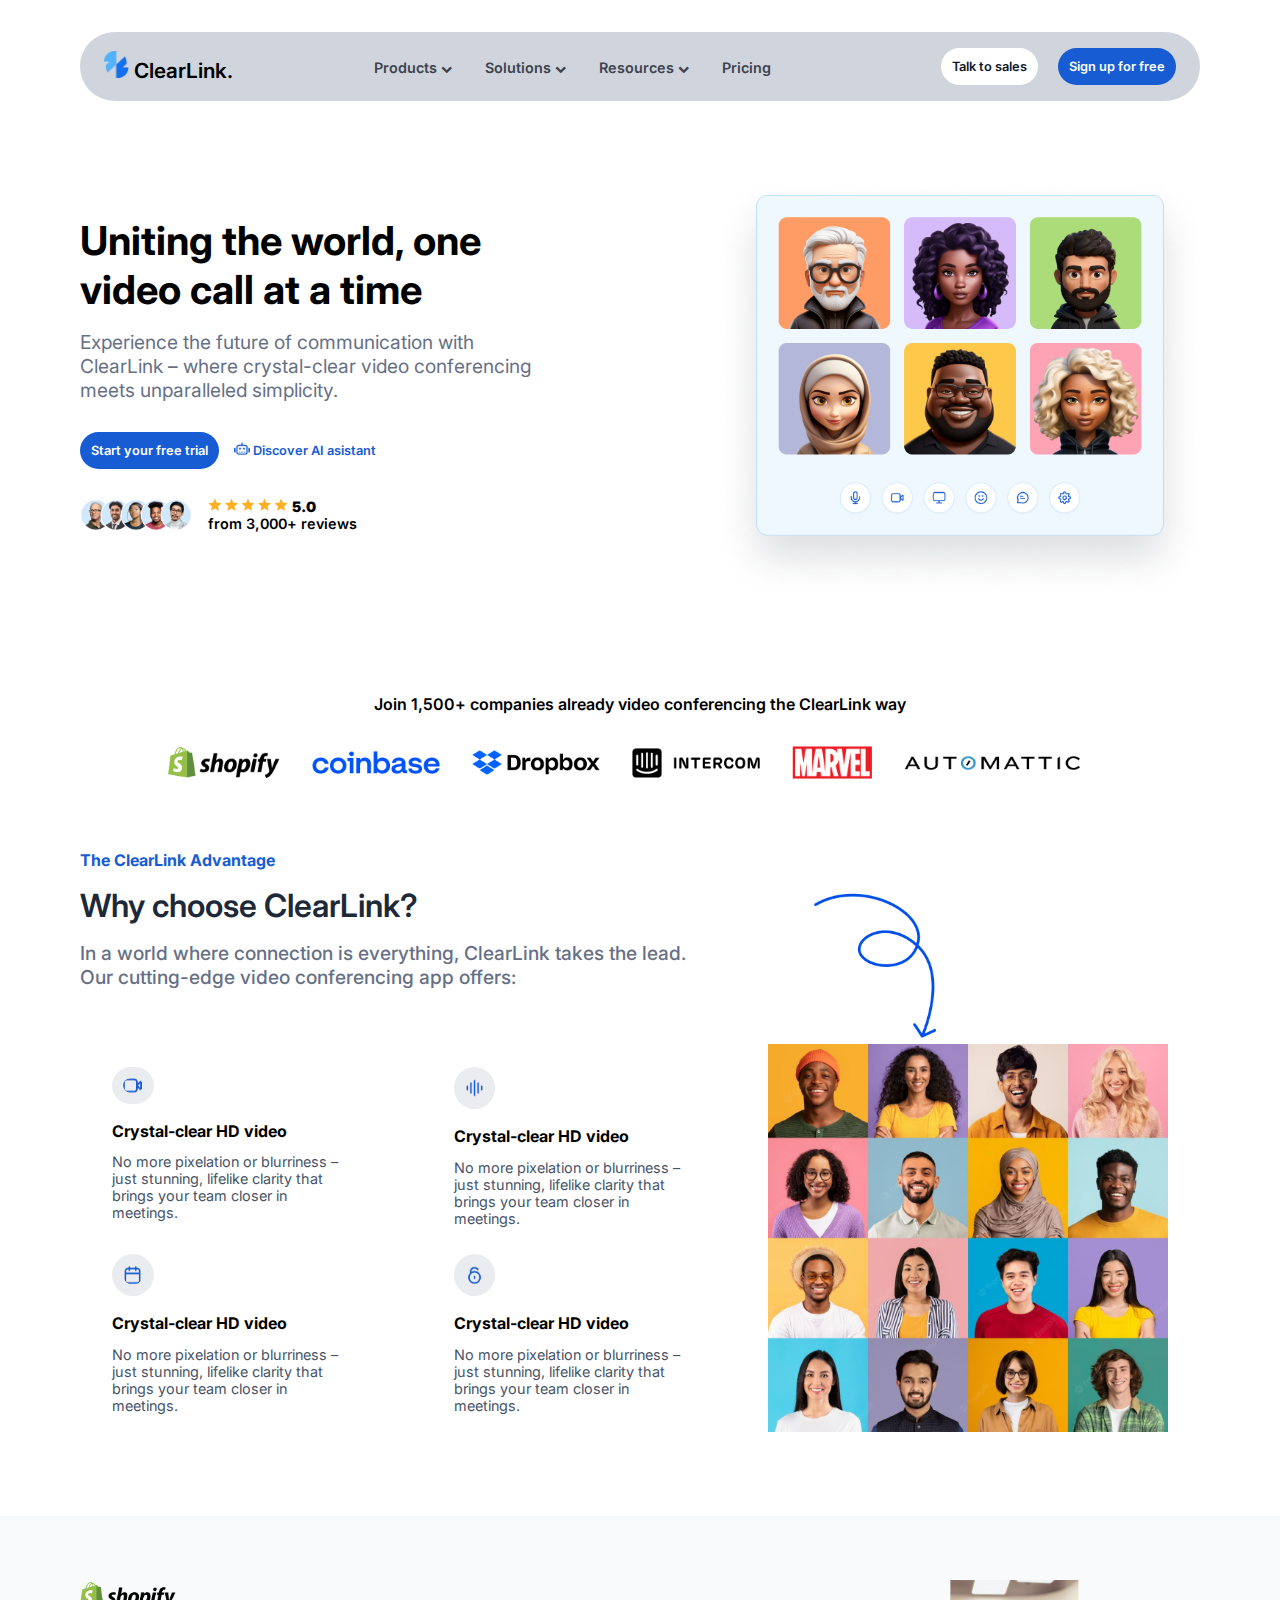
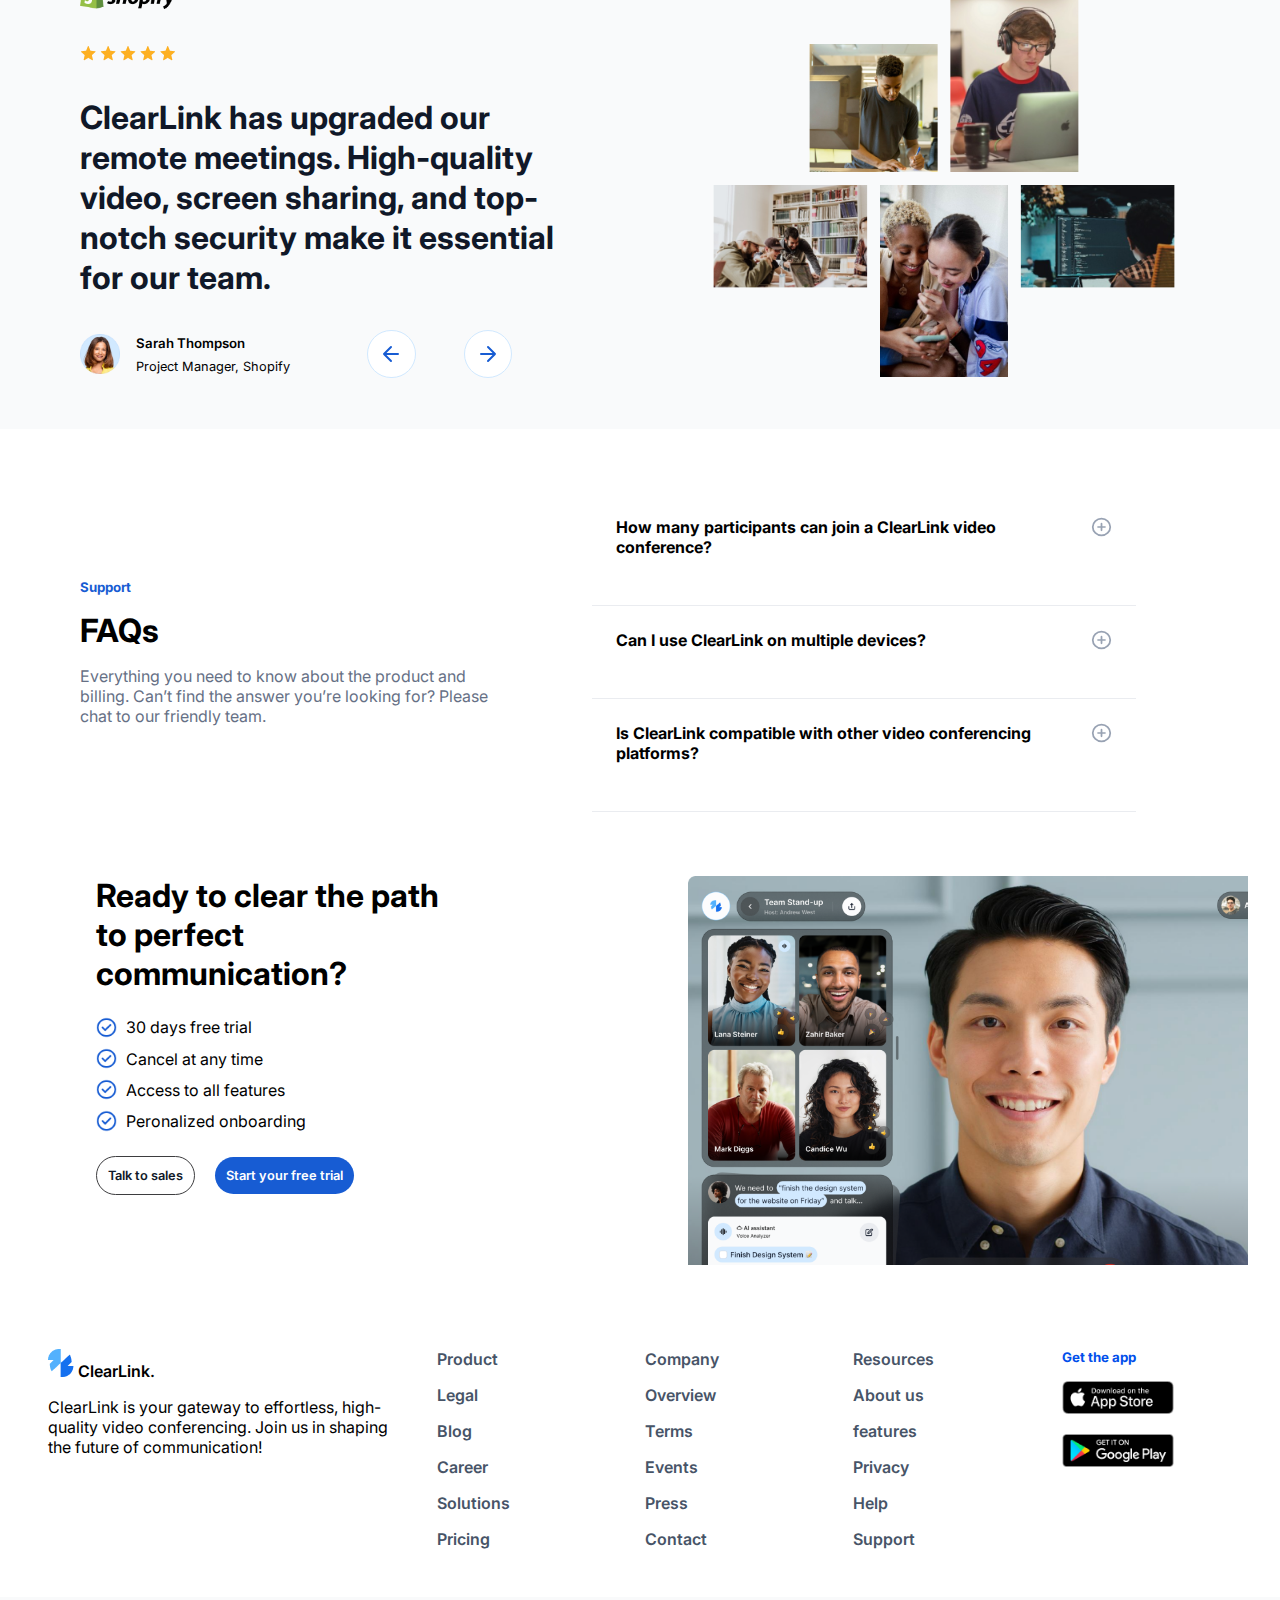
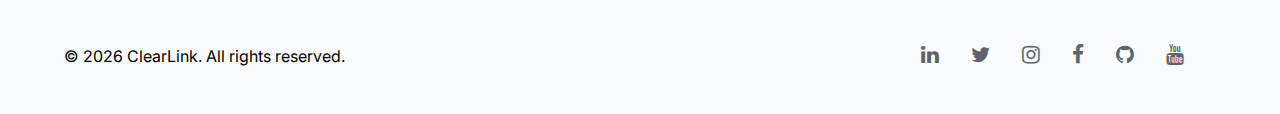
==== commit 896b8c87: "further" ====
--- a/index.html
+++ b/index.html
@@ -316,7 +316,7 @@
              <div class="rights">
            &copy; <span class="year">2030</span> ClearLink. All rights reserved.
              </div>
-             <div class="socials">
+             <div class="socials flex">
                 <i class="fa fa-linkedin"></i>
                 <i class="fa fa-twitter"></i>
                 <i class="fa fa-instagram"></i>
--- a/style.css
+++ b/style.css
@@ -398,6 +398,7 @@
    background:#F9FAFB;
    justify-content: space-between;
    padding: 3rem 4rem;
+   margin-bottom: 0rem;
 }
 .socials i{
     margin-right: 2rem;
@@ -988,7 +989,7 @@
         background: #F9FAFB;
         flex-direction: column;
         gap:2rem;
-        padding:4rem;
+        /* padding:4rem; */
     }
     .main{
         /* flex-direction: column; */
@@ -1193,12 +1194,132 @@
     margin-left: 2rem;
 }
 .ready_img img {
-    width: 20rem;
+    width: 18rem;
 }
 .footer_inner .foott {
      margin: 1rem 0;
 }
-}
+.footer_links {
+    display: grid;
+    row-gap: 1rem;
+    grid-template-columns: 1fr 1fr ;
+}
+.footer_inner .foott {
+    font-size: .9rem;
+}
+.getapp img {
+    width: 6rem;
+}
+.rights {
+    font-size: .9rem;
+    text-align: center;
+}
+}
+
+
+
+@media(max-width: 320px){
+    /* .home_info h1 {
+        font-size: 1.2rem;
+        text-align: center;
+    }
+    .home_info p {
+        font-size: .9rem;
+    }
+    .review{
+    font-size: .7rem;    
+    }
+    .review img {
+        width: 6rem;
+    }
+    .review .stars {
+        width: 4.5rem;
+    }
+    .home_img img {
+        width: 20rem;
+    }
+    .choose_info {
+        margin-right: .2rem;
+    }    
+    .choose_intro h2 {
+        font-size: 1.2rem;
+    }
+    .hand_arrow img {
+        width: 7rem;
+}
+.container {
+    grid-template-columns: repeat(1, 1fr);
+}
+.box {
+    margin-right: 1rem;
+}
+.box h4 {
+    font-size: .9rem;
+}
+.remote_info h2 {
+    font-size: 1rem;
+    line-height: 1.4rem;
+} 
+.shopify_review{
+    flex-wrap: wrap;
+}
+.arrow{
+    margin-top: 1.5rem;
+}
+.remote_img img {
+    width: 20rem;
+}
+.supp_container h3 {
+    font-size: 1.3rem;
+}
+.supp_container p {
+font-size: .9rem;
+}
+.toggle {
+    padding: 0.5rem
+}
+.toggles {
+    margin: 0 2rem;
+}
+.toggle summary h4 {
+    font-size: .9rem;
+    font-weight: 500;
+}
+.ready_info h2 {
+    font-size: 1.2rem;
+}
+.check p {
+    font-size: .9rem;
+}
+.check img {
+    width: 1.2rem;
+} */
+.ready_inner {
+    margin-left: 2rem;
+}
+.ready_img img {
+    width: 14rem;
+/* }
+.footer_inner .foott {
+     margin: 1rem 0;
+}
+.footer_links {
+    display: grid;
+    row-gap: 1rem;
+    grid-template-columns: 1fr 1fr ;
+}
+.footer_inner .foott {
+    font-size: .9rem;
+}
+.getapp img {
+    width: 6rem;
+}
+.rights {
+    font-size: .9rem;
+    text-align: center;
+} */
+}
+
     /* .nav .fa {
         display: none;
     }
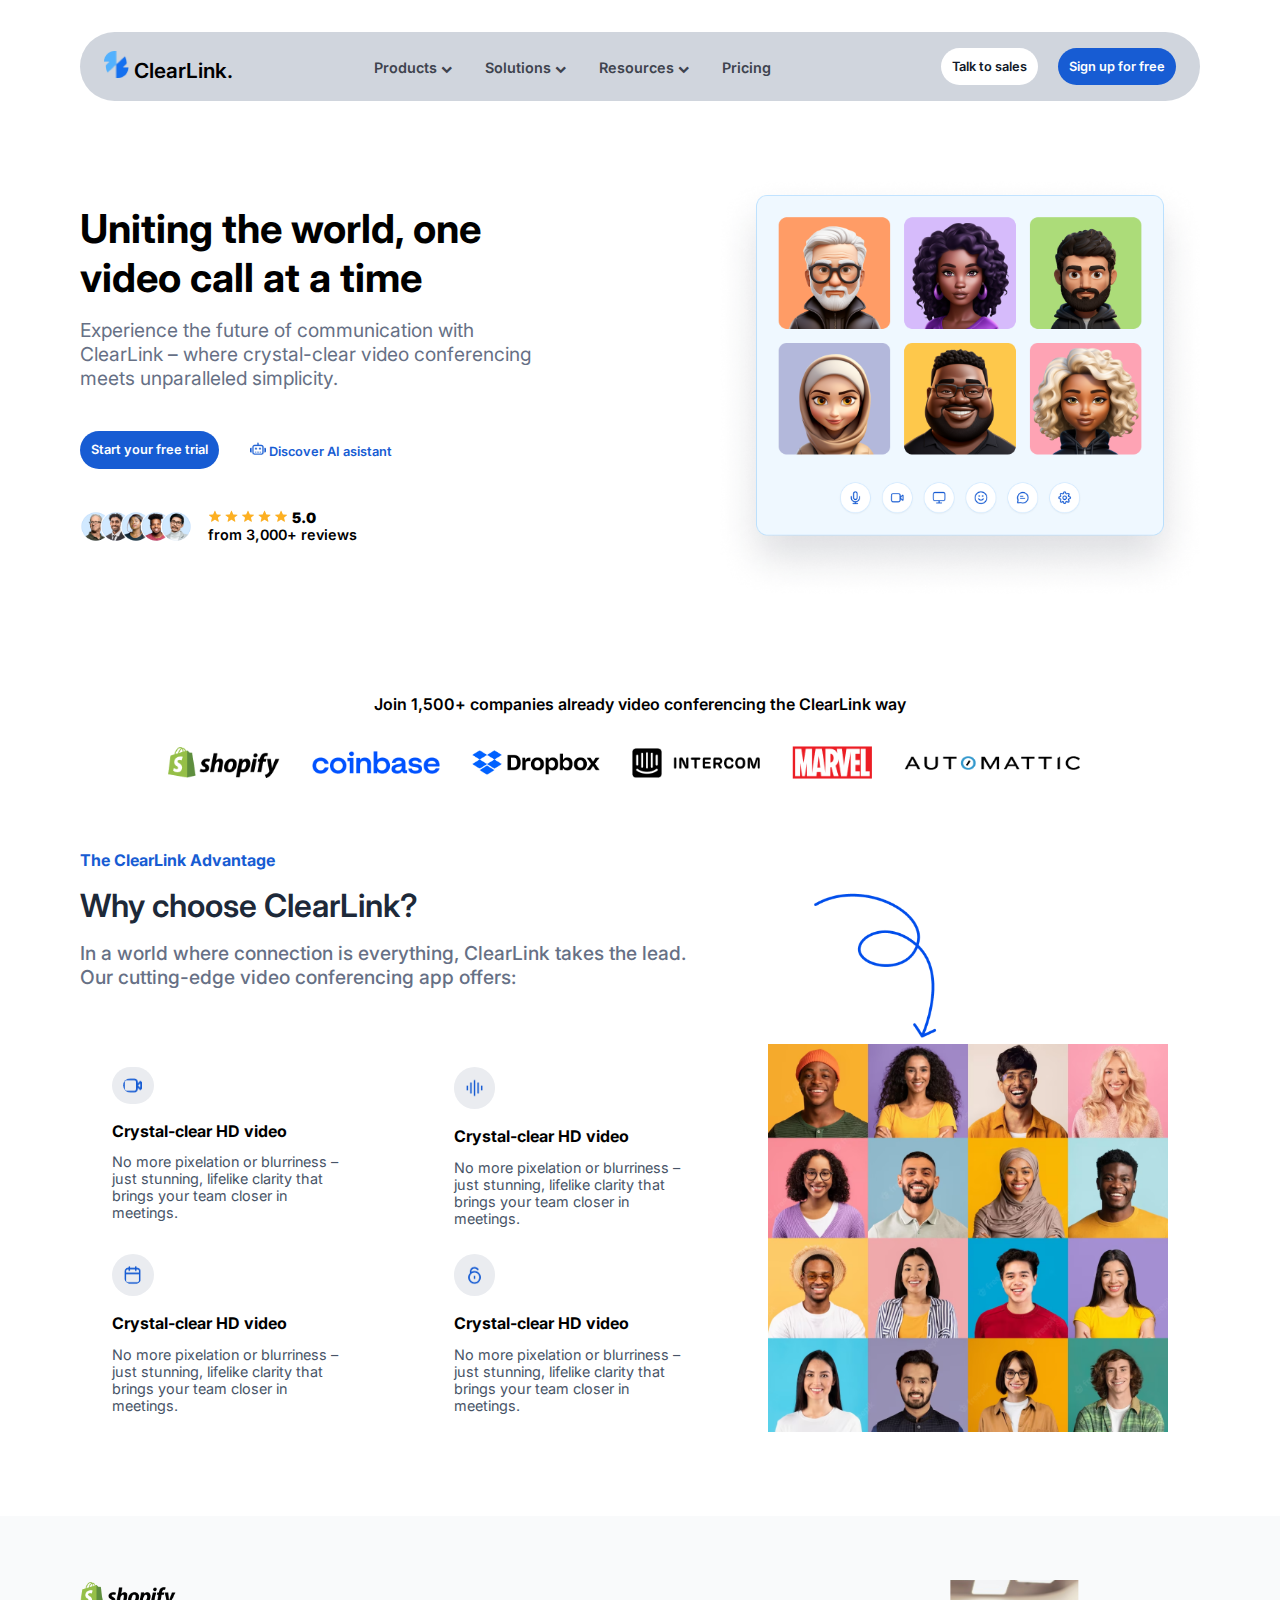
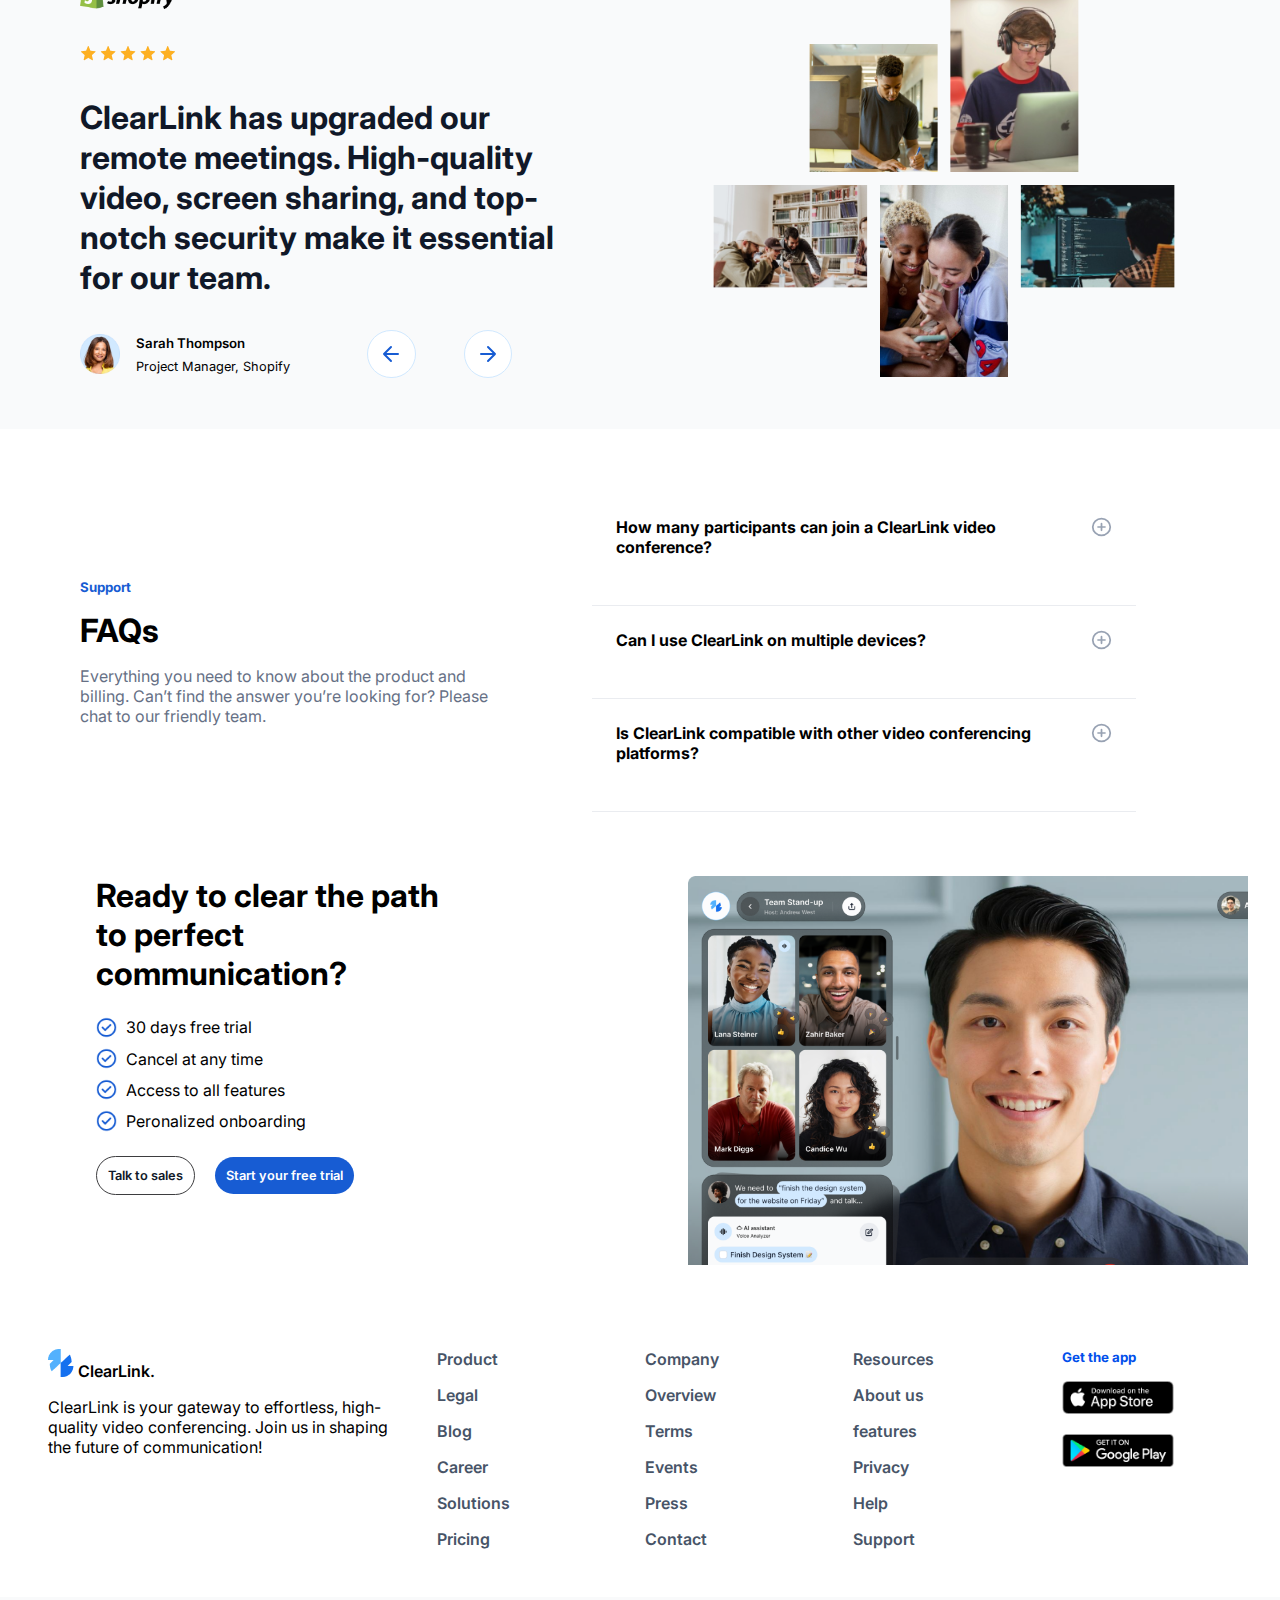
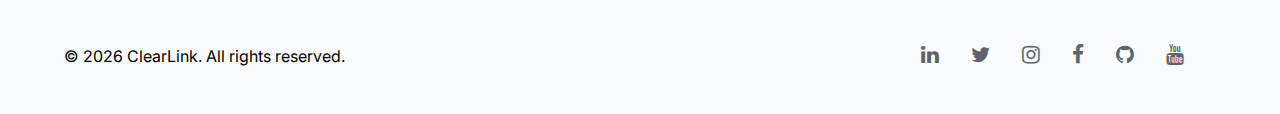
==== commit 138d7b31: "update" ====
--- a/index.html
+++ b/index.html
@@ -54,7 +54,7 @@
                 Experience the future of communication with 
                 ClearLink – where crystal-clear video conferencing meets unparalleled simplicity.
                </p>
-               <div class="trial btn_nav">
+               <div class="trial btn_nav trial flex">
                    <a href="">Start your free trial</a>
                    <a href="" class="white">
                    <img src="img/ai.png" alt="">   
--- a/style.css
+++ b/style.css
@@ -1219,6 +1219,37 @@
 
 
 @media(max-width: 320px){
+    .review {
+        gap: 1rem;
+         margin-bottom: .2rem;
+    }
+    .trial {
+        flex-wrap: wrap;
+    }
+    .choose_intro h4 {
+        font-size: .9rem;
+    }
+    .ready_inner {
+        margin-left: 2rem;
+    }
+    .ready_img img {
+        width: 14rem;
+    }
+    .choose_intro p {
+        font-size: .9rem;
+    }
+    .hand_arrow img {
+        width: 5rem;
+    }
+    .hand_arrow img {
+        padding-top: 0rem;
+}
+.choose_intro {
+    margin-bottom: 1rem;
+}
+.container_img img {
+    width: 14rem;
+}
     /* .home_info h1 {
         font-size: 1.2rem;
         text-align: center;
@@ -1294,12 +1325,7 @@
 .check img {
     width: 1.2rem;
 } */
-.ready_inner {
-    margin-left: 2rem;
-}
-.ready_img img {
-    width: 14rem;
-/* }
+/* 
 .footer_inner .foott {
      margin: 1rem 0;
 }
@@ -1318,7 +1344,7 @@
     font-size: .9rem;
     text-align: center;
 } */
-}
+
 
     /* .nav .fa {
         display: none;
